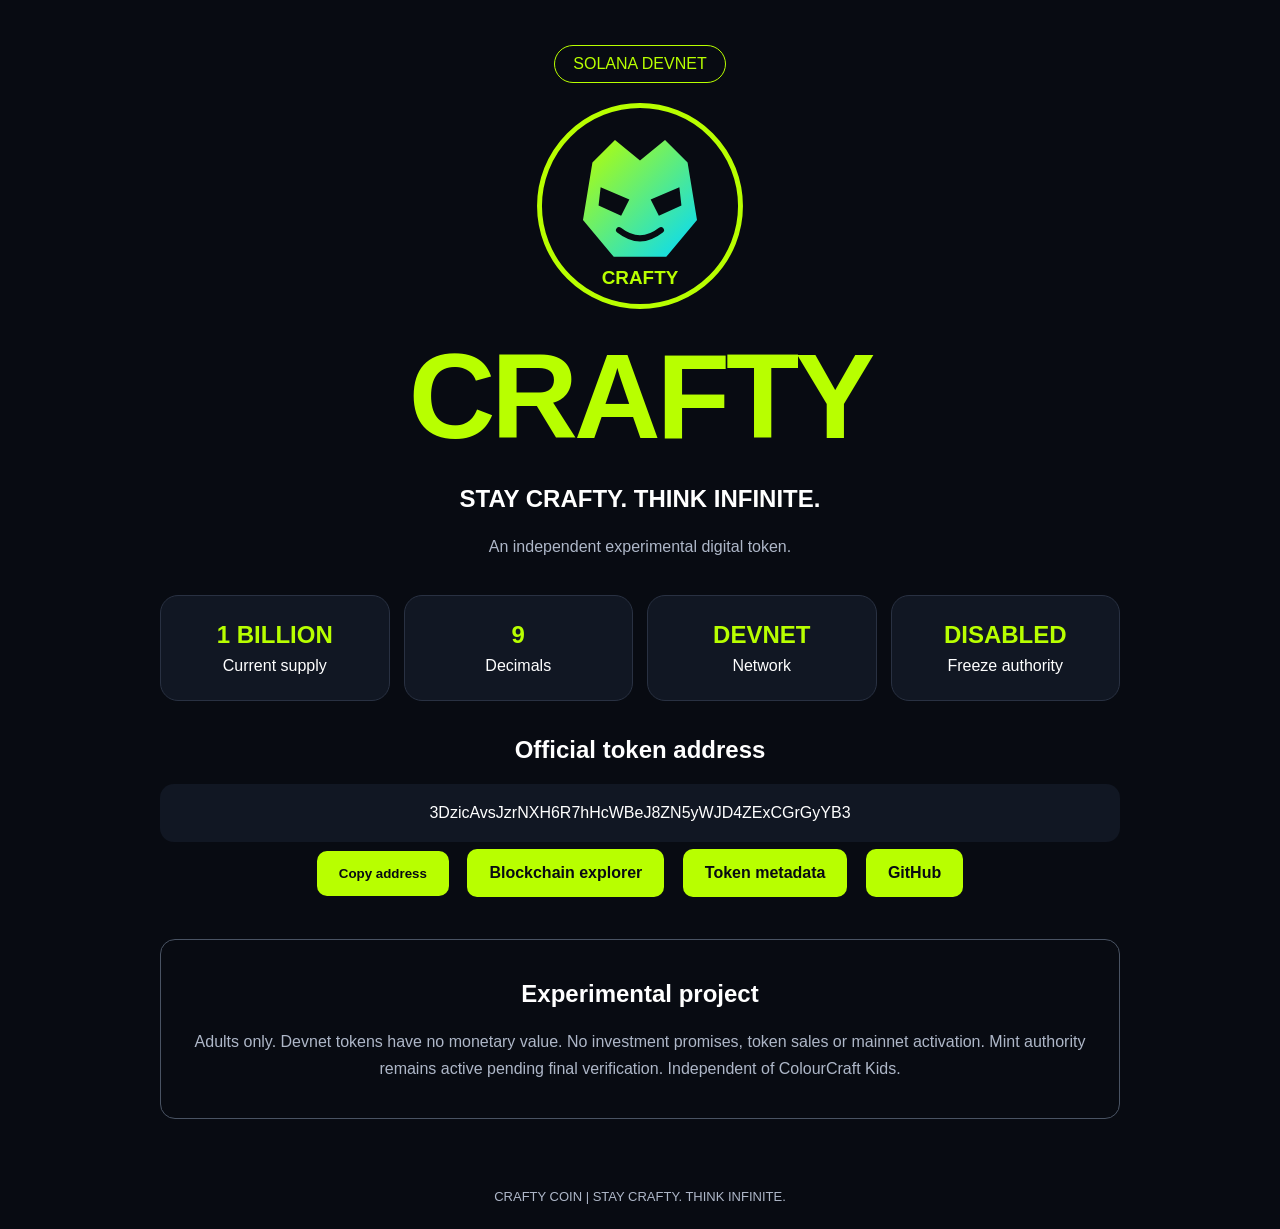
==== index.html @ c1cdde2c "Launch CRAFTY website and metadata infrastructure" ====
<!DOCTYPE html>
<html lang="en">
<head>
<meta charset="UTF-8">
<meta name="viewport" content="width=device-width,initial-scale=1">
<meta name="description" content="CRAFTY Coin. Stay Crafty. Think Infinite. Experimental Solana Devnet token.">
<meta name="theme-color" content="#080b12">
<title>CRAFTY | Think Infinite</title>
<link rel="icon" href="assets/logo.svg">
<style>
*{box-sizing:border-box}
body{margin:0;background:#080b12;color:#fff;font-family:Arial,sans-serif;text-align:center}
main{max-width:1000px;margin:auto;padding:45px 20px}
.logo{width:210px;max-width:65vw}
h1{font-size:clamp(55px,12vw,120px);margin:12px 0;color:#b8ff00;letter-spacing:-4px}
h2{font-size:24px}
p{color:#aeb7c8;line-height:1.7}
.tag{display:inline-block;border:1px solid #b8ff00;border-radius:30px;padding:9px 18px;color:#b8ff00}
.grid{display:grid;grid-template-columns:repeat(auto-fit,minmax(140px,1fr));gap:14px;margin:35px 0}
.card{background:#111723;border:1px solid #293142;border-radius:18px;padding:25px 12px}
strong{display:block;font-size:24px;color:#b8ff00;margin-bottom:8px}
.address{overflow-wrap:anywhere;background:#111723;border-radius:14px;padding:20px}
a,button{display:inline-block;background:#b8ff00;color:#080b12;border:0;border-radius:10px;padding:15px 22px;margin:7px;font-weight:bold;text-decoration:none;cursor:pointer}
.notice{border:1px solid #495363;border-radius:15px;padding:20px;margin-top:35px}
footer{padding:25px;color:#aeb7c8;font-size:13px}
</style>
</head>
<body>
<main>
<span class="tag">SOLANA DEVNET</span>
<br><br>
<img class="logo" src="assets/logo.svg" alt="CRAFTY logo">
<h1>CRAFTY</h1>
<h2>STAY CRAFTY. THINK INFINITE.</h2>
<p>An independent experimental digital token.</p>
<div class="grid">
<div class="card"><strong>1 BILLION</strong>Current supply</div>
<div class="card"><strong>9</strong>Decimals</div>
<div class="card"><strong>DEVNET</strong>Network</div>
<div class="card"><strong>DISABLED</strong>Freeze authority</div>
</div>
<h2>Official token address</h2>
<div class="address" id="mint">3DzicAvsJzrNXH6R7hHcWBeJ8ZN5yWJD4ZExCGrGyYB3</div>
<button id="copy">Copy address</button>
<a href="https://explorer.solana.com/address/3DzicAvsJzrNXH6R7hHcWBeJ8ZN5yWJD4ZExCGrGyYB3?cluster=devnet">Blockchain explorer</a>
<a href="metadata.json">Token metadata</a>
<a href="https://github.com/STEYNGROVE/crafty-coin">GitHub</a>
<div class="notice">
<h2>Experimental project</h2>
<p>Adults only. Devnet tokens have no monetary value.
No investment promises, token sales or mainnet activation.
Mint authority remains active pending final verification.
Independent of ColourCraft Kids.</p>
</div>
</main>
<footer>CRAFTY COIN | STAY CRAFTY. THINK INFINITE.</footer>
<script>
document.getElementById("copy").onclick=async function(){
try{
await navigator.clipboard.writeText(document.getElementById("mint").textContent);
this.textContent="Copied";
}catch(e){this.textContent="Copy address manually";}
};
</script>
</body>
</html>
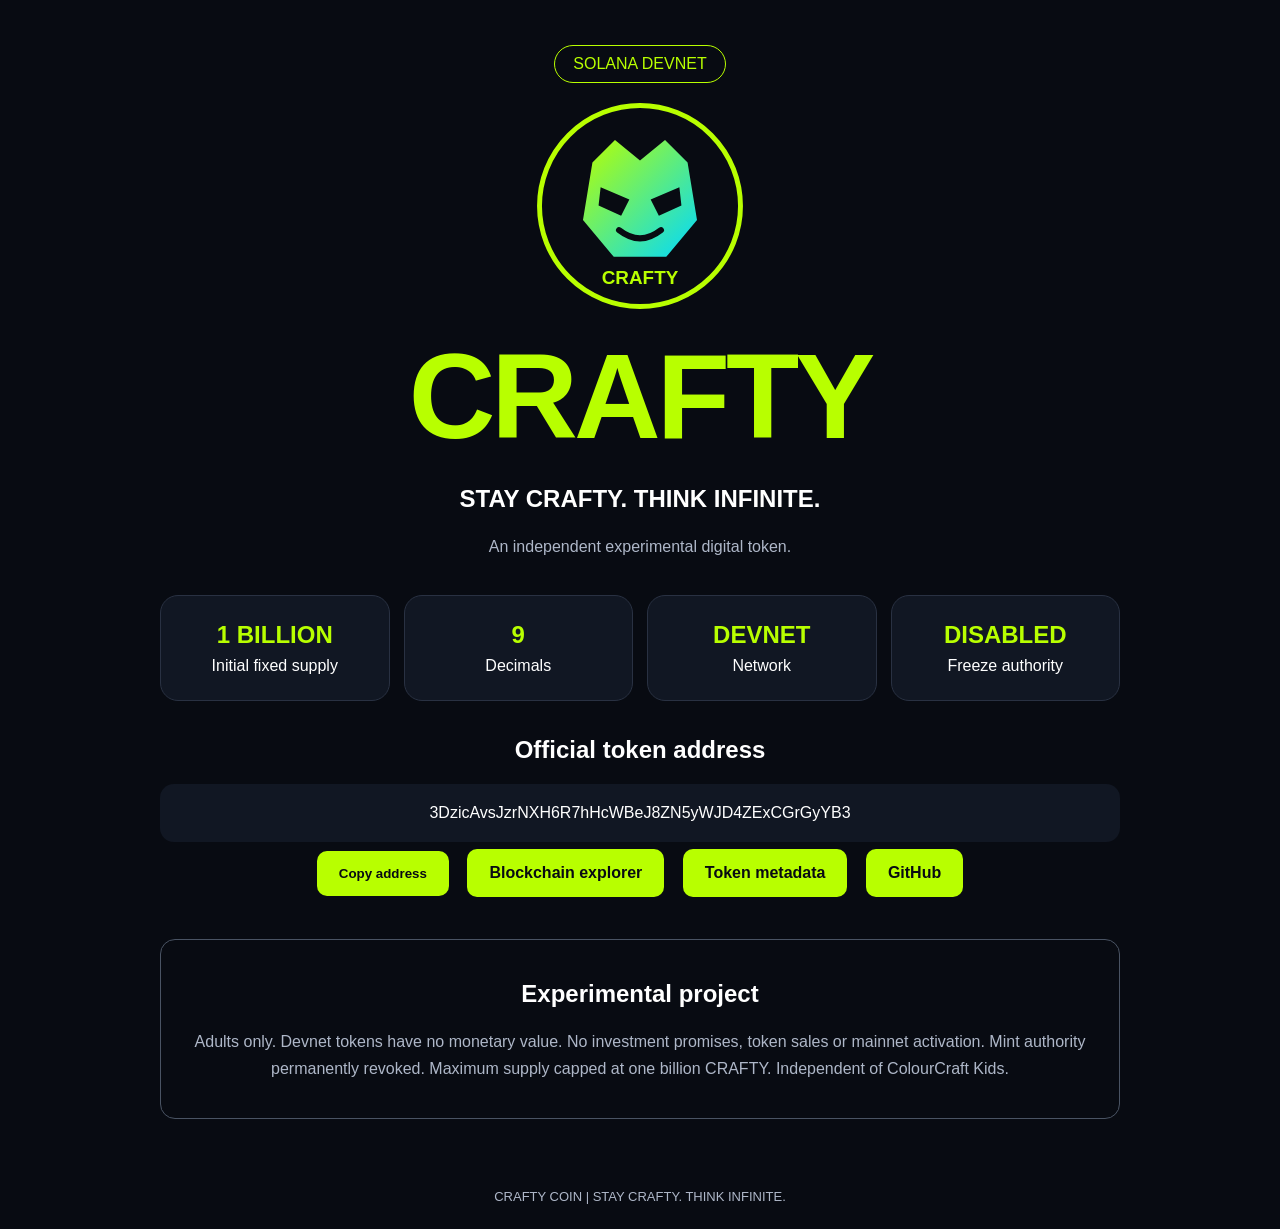
==== commit eb3f2d2f: "Publish permanent CRAFTY supply lock" ====
--- a/index.html
+++ b/index.html
@@ -34,7 +34,7 @@
 <h2>STAY CRAFTY. THINK INFINITE.</h2>
 <p>An independent experimental digital token.</p>
 <div class="grid">
-<div class="card"><strong>1 BILLION</strong>Current supply</div>
+<div class="card"><strong>1 BILLION</strong>Initial fixed supply</div>
 <div class="card"><strong>9</strong>Decimals</div>
 <div class="card"><strong>DEVNET</strong>Network</div>
 <div class="card"><strong>DISABLED</strong>Freeze authority</div>
@@ -49,7 +49,7 @@
 <h2>Experimental project</h2>
 <p>Adults only. Devnet tokens have no monetary value.
 No investment promises, token sales or mainnet activation.
-Mint authority remains active pending final verification.
+Mint authority permanently revoked. Maximum supply capped at one billion CRAFTY.
 Independent of ColourCraft Kids.</p>
 </div>
 </main>
